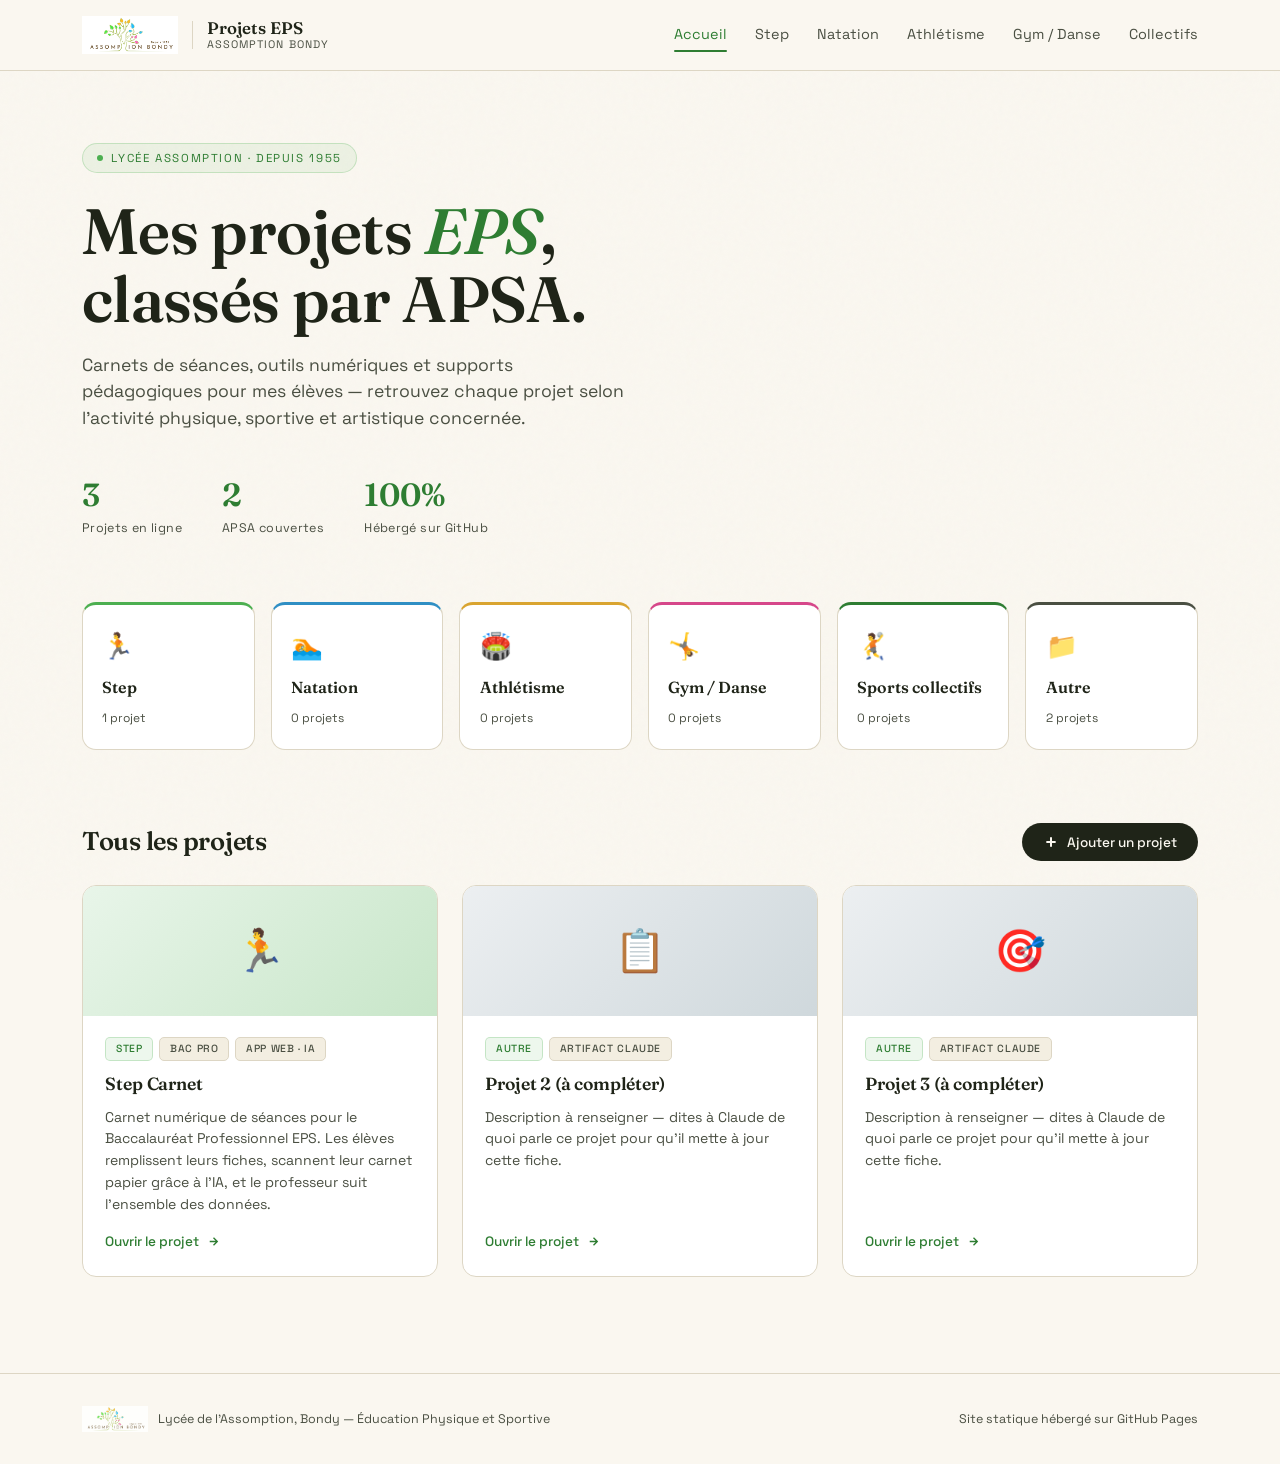
==== index.html @ 324fbfec "Add files via upload" ====
<!DOCTYPE html>
<html lang="fr">
<head>
  <meta charset="UTF-8" />
  <meta name="viewport" content="width=device-width, initial-scale=1.0" />
  <title>EPS Assomption Bondy — Ressources par APSA</title>
  <meta name="description" content="Portfolio des projets numériques EPS du Lycée Assomption Bondy, classés par Activité Physique, Sportive et Artistique." />
  <link rel="stylesheet" href="assets/style.css" />
</head>
<body>
  <script>window.SITE_DEPTH = 0;</script>

  <!-- HEADER -->
  <header class="site-header">
    <div class="site-header-inner">
      <div class="brand">
        <img src="assets/logo.png" alt="Logo Assomption Bondy" />
        <div class="brand-divider"></div>
        <div class="brand-text">
          Projets EPS
          <small>Assomption Bondy</small>
        </div>
      </div>
      <nav class="main-nav">
        <a href="index.html" class="active">Accueil</a>
        <a href="apsa/step.html">Step</a>
        <a href="apsa/natation.html">Natation</a>
        <a href="apsa/athletisme.html">Athlétisme</a>
        <a href="apsa/gym-danse.html">Gym / Danse</a>
        <a href="apsa/collectif.html">Collectifs</a>
      </nav>
    </div>
  </header>

  <!-- HERO -->
  <section class="hero">
    <span class="hero-eyebrow"><span class="dot"></span> Lycée Assomption · Depuis 1955</span>
    <h1>Mes projets <em>EPS</em>, classés par APSA.</h1>
    <p class="lead">Carnets de séances, outils numériques et supports pédagogiques pour mes élèves — retrouvez chaque projet selon l'activité physique, sportive et artistique concernée.</p>

    <div class="stats">
      <div class="stat">
        <span class="num" id="stat-total">—</span>
        <span class="label">Projets en ligne</span>
      </div>
      <div class="stat">
        <span class="num" id="stat-apsa">—</span>
        <span class="label">APSA couvertes</span>
      </div>
      <div class="stat">
        <span class="num">100%</span>
        <span class="label">Hébergé sur GitHub</span>
      </div>
    </div>
  </section>

  <!-- APSA NAV CARDS -->
  <div class="apsa-grid">
    <a class="apsa-pill" data-apsa="step" href="apsa/step.html">
      <span class="icon">🏃</span>
      <span class="name">Step</span>
      <span class="count">—</span>
    </a>
    <a class="apsa-pill" data-apsa="natation" href="apsa/natation.html">
      <span class="icon">🏊</span>
      <span class="name">Natation</span>
      <span class="count">—</span>
    </a>
    <a class="apsa-pill" data-apsa="athletisme" href="apsa/athletisme.html">
      <span class="icon">🏟️</span>
      <span class="name">Athlétisme</span>
      <span class="count">—</span>
    </a>
    <a class="apsa-pill" data-apsa="gym-danse" href="apsa/gym-danse.html">
      <span class="icon">🤸</span>
      <span class="name">Gym / Danse</span>
      <span class="count">—</span>
    </a>
    <a class="apsa-pill" data-apsa="collectif" href="apsa/collectif.html">
      <span class="icon">🤾</span>
      <span class="name">Sports collectifs</span>
      <span class="count">—</span>
    </a>
    <a class="apsa-pill" data-apsa="autre" href="apsa/autre.html">
      <span class="icon">📁</span>
      <span class="name">Autre</span>
      <span class="count">—</span>
    </a>
  </div>

  <!-- TOUS LES PROJETS -->
  <div class="section-head">
    <h2>Tous les projets</h2>
    <button class="fab-add" onclick="openAddModal()">
      <svg viewBox="0 0 24 24" fill="none" stroke="currentColor" stroke-width="3"><path d="M12 5v14M5 12h14"/></svg>
      Ajouter un projet
    </button>
  </div>

  <main class="grid" id="grid-all"></main>

  <!-- FOOTER -->
  <footer class="site-footer">
    <div class="site-footer-inner">
      <div class="footer-brand">
        <img src="assets/logo.png" alt="Assomption Bondy" />
        <p>Lycée de l'Assomption, Bondy — Éducation Physique et Sportive</p>
      </div>
      <p>Site statique hébergé sur GitHub Pages</p>
    </div>
  </footer>

  <!-- MODAL AJOUT PROJET -->
  <div class="modal-overlay" id="add-modal">
    <div class="modal">
      <h3>Ajouter un nouveau projet</h3>
      <div class="hint">
        Ce site est statique (sans base de données) : remplissez le formulaire, puis copiez le bloc généré dans le fichier <code>projets.json</code> de votre dépôt GitHub, juste après une virgule de fermeture <code>},</code>. Le site se mettra à jour automatiquement.
      </div>

      <div class="field">
        <label>Titre du projet</label>
        <input type="text" id="f-titre" placeholder="ex: Chrono Natation 4 nages">
      </div>
      <div class="field">
        <label>APSA</label>
        <select id="f-apsa">
          <option value="step">Step</option>
          <option value="natation">Natation</option>
          <option value="athletisme">Athlétisme</option>
          <option value="gym-danse">Gym / Danse</option>
          <option value="collectif">Sports collectifs</option>
          <option value="autre">Autre</option>
        </select>
      </div>
      <div class="field">
        <label>Niveau (optionnel)</label>
        <input type="text" id="f-niveau" placeholder="ex: Bac Pro, 3ème, Terminale…">
      </div>
      <div class="field">
        <label>Type d'outil (optionnel)</label>
        <input type="text" id="f-outil" placeholder="ex: App web, Fiche PDF, Artifact…">
      </div>
      <div class="field">
        <label>Description</label>
        <textarea id="f-desc" placeholder="Décrivez brièvement le projet…"></textarea>
      </div>
      <div class="field">
        <label>Lien (URL)</label>
        <input type="url" id="f-url" placeholder="https://…">
      </div>
      <div class="field">
        <label>Emoji icône (optionnel)</label>
        <input type="text" id="f-emoji" placeholder="🏃" maxlength="2">
      </div>

      <div id="json-output" style="display:none;">
        <label style="font-size:.72rem; letter-spacing:.08em; text-transform:uppercase; color:var(--ink-soft); display:block; margin-bottom:.4rem;">
          À copier dans projets.json
        </label>
        <pre style="background:var(--ink); color:var(--cream); padding:1rem; border-radius:8px; font-size:.78rem; overflow-x:auto; white-space:pre-wrap;"></pre>
      </div>

      <div class="modal-actions">
        <button class="btn-ghost" onclick="closeAddModal()">Fermer</button>
        <button class="btn-solid" onclick="handleAddSubmit()">Générer le bloc JSON</button>
      </div>
    </div>
  </div>

  <script src="js/projets.js"></script>
  <script>
    renderGrid("grid-all");
    renderApsaCounts();
  </script>
</body>
</html>
---- assets/style.css ----
/* ============================================================
   EPS ASSOMPTION BONDY — Feuille de style partagée
   ============================================================ */

@import url('https://fonts.googleapis.com/css2?family=Fraunces:opsz,wght@9..144,500;9..144,600;9..144,700&family=Space+Grotesk:wght@400;500;700&display=swap');

:root {
  /* Palette inspirée du logo : feuilles vertes/dorées/bleues/roses sur fond chaleureux clair */
  --cream:      #faf7f0;
  --cream-2:    #f3eee1;
  --ink:        #1f2418;
  --ink-soft:   #4a4f42;
  --line:       #ddd6c4;

  --green:      #4caf50;
  --green-dark: #2e7d32;
  --gold:       #d9a430;
  --blue:       #2f8fc4;
  --pink:       #d6478a;

  --surface:    #ffffff;
  --shadow:     0 4px 24px rgba(31,36,24,.06);
  --shadow-lg:  0 16px 48px rgba(31,36,24,.10);

  --radius:     14px;
  --maxw:       1180px;
}

* { box-sizing: border-box; margin: 0; padding: 0; }

html { scroll-behavior: smooth; }

body {
  background: var(--cream);
  color: var(--ink);
  font-family: 'Space Grotesk', sans-serif;
  font-weight: 400;
  line-height: 1.5;
  min-height: 100vh;
  position: relative;
}

/* Texture papier subtile */
body::before {
  content: '';
  position: fixed;
  inset: 0;
  background-image: url("data:image/svg+xml,%3Csvg viewBox='0 0 200 200' xmlns='http://www.w3.org/2000/svg'%3E%3Cfilter id='n'%3E%3CfeTurbulence type='fractalNoise' baseFrequency='0.85' numOctaves='3'/%3E%3C/filter%3E%3Crect width='100%25' height='100%25' filter='url(%23n)' opacity='0.025'/%3E%3C/svg%3E");
  pointer-events: none;
  z-index: 0;
}

h1, h2, h3, .display {
  font-family: 'Fraunces', serif;
  font-weight: 600;
  letter-spacing: -0.01em;
  color: var(--ink);
}

a { color: inherit; text-decoration: none; }

img { display: block; max-width: 100%; }

/* ── HEADER ─────────────────────────────────────────────── */
.site-header {
  position: sticky;
  top: 0;
  z-index: 50;
  background: rgba(250, 247, 240, .92);
  backdrop-filter: blur(10px);
  border-bottom: 1px solid var(--line);
}

.site-header-inner {
  max-width: var(--maxw);
  margin: 0 auto;
  padding: 1rem 2rem;
  display: flex;
  align-items: center;
  justify-content: space-between;
  gap: 1.5rem;
}

.brand {
  display: flex;
  align-items: center;
  gap: .85rem;
}

.brand img {
  height: 38px;
  width: auto;
}

.brand-divider {
  width: 1px;
  height: 28px;
  background: var(--line);
}

.brand-text {
  font-family: 'Fraunces', serif;
  font-weight: 600;
  font-size: 1.05rem;
  line-height: 1.1;
}

.brand-text small {
  display: block;
  font-family: 'Space Grotesk', sans-serif;
  font-weight: 400;
  font-size: .68rem;
  letter-spacing: .1em;
  text-transform: uppercase;
  color: var(--ink-soft);
  margin-top: .15rem;
}

nav.main-nav {
  display: flex;
  gap: 1.75rem;
  font-size: .9rem;
}

nav.main-nav a {
  color: var(--ink-soft);
  position: relative;
  padding: .25rem 0;
  transition: color .2s;
}

nav.main-nav a:hover,
nav.main-nav a.active {
  color: var(--green-dark);
}

nav.main-nav a.active::after {
  content: '';
  position: absolute;
  bottom: -2px;
  left: 0;
  right: 0;
  height: 2px;
  background: var(--green-dark);
  border-radius: 2px;
}

.nav-toggle {
  display: none;
  background: none;
  border: none;
  cursor: pointer;
  padding: .4rem;
}
.nav-toggle svg { width: 24px; height: 24px; }

/* ── HERO ───────────────────────────────────────────────── */
.hero {
  max-width: var(--maxw);
  margin: 0 auto;
  padding: 4.5rem 2rem 3rem;
  position: relative;
  z-index: 1;
}

.hero-eyebrow {
  display: inline-flex;
  align-items: center;
  gap: .5rem;
  font-size: .72rem;
  letter-spacing: .14em;
  text-transform: uppercase;
  color: var(--green-dark);
  background: rgba(76,175,80,.08);
  border: 1px solid rgba(76,175,80,.25);
  padding: .35rem .9rem;
  border-radius: 100px;
  margin-bottom: 1.5rem;
}

.hero-eyebrow .dot {
  width: 6px; height: 6px;
  border-radius: 50%;
  background: var(--green);
}

.hero h1 {
  font-size: clamp(2.4rem, 5.5vw, 4rem);
  line-height: 1.05;
  max-width: 14ch;
}

.hero h1 em {
  font-style: italic;
  color: var(--green-dark);
}

.hero p.lead {
  margin-top: 1.25rem;
  font-size: 1.1rem;
  color: var(--ink-soft);
  max-width: 50ch;
}

/* ── STATS STRIP ────────────────────────────────────────── */
.stats {
  display: flex;
  gap: 2.5rem;
  margin-top: 2.5rem;
  flex-wrap: wrap;
}

.stat {
  display: flex;
  flex-direction: column;
}

.stat .num {
  font-family: 'Fraunces', serif;
  font-size: 2rem;
  font-weight: 600;
  color: var(--green-dark);
}

.stat .label {
  font-size: .78rem;
  color: var(--ink-soft);
  letter-spacing: .03em;
}

/* ── APSA NAV CARDS (accueil) ───────────────────────────── */
.apsa-grid {
  max-width: var(--maxw);
  margin: 0 auto;
  padding: 1rem 2rem 3.5rem;
  display: grid;
  grid-template-columns: repeat(auto-fit, minmax(150px, 1fr));
  gap: 1rem;
  position: relative;
  z-index: 1;
}

.apsa-pill {
  background: var(--surface);
  border: 1px solid var(--line);
  border-radius: var(--radius);
  padding: 1.4rem 1.2rem;
  display: flex;
  flex-direction: column;
  gap: .6rem;
  transition: transform .25s, box-shadow .25s, border-color .25s;
}

.apsa-pill:hover {
  transform: translateY(-3px);
  box-shadow: var(--shadow-lg);
  border-color: transparent;
}

.apsa-pill .icon {
  font-size: 1.6rem;
}

.apsa-pill .name {
  font-family: 'Fraunces', serif;
  font-weight: 600;
  font-size: 1rem;
}

.apsa-pill .count {
  font-size: .75rem;
  color: var(--ink-soft);
}

/* couleurs par APSA, déclinées du logo */
.apsa-pill[data-apsa="step"]        { border-top: 3px solid var(--green); }
.apsa-pill[data-apsa="natation"]    { border-top: 3px solid var(--blue); }
.apsa-pill[data-apsa="athletisme"]  { border-top: 3px solid var(--gold); }
.apsa-pill[data-apsa="gym-danse"]   { border-top: 3px solid var(--pink); }
.apsa-pill[data-apsa="collectif"]   { border-top: 3px solid var(--green-dark); }
.apsa-pill[data-apsa="autre"]       { border-top: 3px solid var(--ink-soft); }

/* ── SECTION TITLE ──────────────────────────────────────── */
.section-head {
  max-width: var(--maxw);
  margin: 0 auto;
  padding: 1rem 2rem 0;
  display: flex;
  align-items: baseline;
  justify-content: space-between;
  gap: 1rem;
  flex-wrap: wrap;
  position: relative;
  z-index: 1;
}

.section-head h2 {
  font-size: 1.6rem;
}

.section-head .sub {
  font-size: .85rem;
  color: var(--ink-soft);
}

/* ── FILTER CHIPS (pages APSA) ──────────────────────────── */
.chip-row {
  max-width: var(--maxw);
  margin: 0 auto;
  padding: 1.5rem 2rem .5rem;
  display: flex;
  gap: .6rem;
  flex-wrap: wrap;
  position: relative;
  z-index: 1;
}

.chip {
  background: var(--surface);
  border: 1px solid var(--line);
  color: var(--ink-soft);
  padding: .5rem 1.1rem;
  border-radius: 100px;
  font-size: .85rem;
  cursor: pointer;
  transition: all .2s;
}

.chip:hover { border-color: var(--green-dark); color: var(--green-dark); }

.chip.active {
  background: var(--ink);
  border-color: var(--ink);
  color: var(--cream);
}

/* ── PROJECT GRID ───────────────────────────────────────── */
.grid {
  max-width: var(--maxw);
  margin: 0 auto;
  padding: 1.5rem 2rem 4rem;
  display: grid;
  grid-template-columns: repeat(auto-fill, minmax(320px, 1fr));
  gap: 1.5rem;
  position: relative;
  z-index: 1;
}

.card {
  background: var(--surface);
  border: 1px solid var(--line);
  border-radius: var(--radius);
  overflow: hidden;
  display: flex;
  flex-direction: column;
  transition: transform .25s, box-shadow .25s;
  animation: rise .5s ease both;
}

@keyframes rise {
  from { opacity: 0; transform: translateY(16px); }
  to   { opacity: 1; transform: translateY(0); }
}

.card:hover {
  transform: translateY(-5px);
  box-shadow: var(--shadow-lg);
}

.card-top {
  height: 130px;
  display: flex;
  align-items: center;
  justify-content: center;
  font-size: 2.6rem;
  position: relative;
}

.card-body {
  padding: 1.3rem 1.4rem 1.5rem;
  display: flex;
  flex-direction: column;
  gap: .7rem;
  flex: 1;
}

.tags {
  display: flex;
  gap: .4rem;
  flex-wrap: wrap;
}

.tag {
  font-size: .65rem;
  letter-spacing: .06em;
  text-transform: uppercase;
  padding: .22rem .6rem;
  border-radius: 5px;
  font-weight: 500;
  background: var(--cream-2);
  color: var(--ink-soft);
  border: 1px solid var(--line);
}

.tag.tag-apsa {
  background: rgba(76,175,80,.1);
  color: var(--green-dark);
  border-color: rgba(76,175,80,.25);
}

.card h3 {
  font-size: 1.1rem;
  line-height: 1.3;
}

.card p.desc {
  color: var(--ink-soft);
  font-size: .88rem;
  line-height: 1.55;
  flex: 1;
}

.card-link {
  display: inline-flex;
  align-items: center;
  gap: .45rem;
  font-size: .85rem;
  font-weight: 500;
  color: var(--green-dark);
  margin-top: .3rem;
  transition: gap .2s;
}

.card-link svg { width: 13px; height: 13px; }
.card-link:hover { gap: .7rem; }

.empty-state {
  grid-column: 1 / -1;
  text-align: center;
  padding: 3.5rem 1.5rem;
  color: var(--ink-soft);
  background: var(--surface);
  border: 1px dashed var(--line);
  border-radius: var(--radius);
}

/* ── ADD PROJECT BUTTON / MODAL ─────────────────────────── */
.fab-add {
  display: inline-flex;
  align-items: center;
  gap: .5rem;
  background: var(--ink);
  color: var(--cream);
  border: none;
  padding: .65rem 1.3rem;
  border-radius: 100px;
  font-family: 'Space Grotesk', sans-serif;
  font-weight: 500;
  font-size: .85rem;
  cursor: pointer;
  transition: background .2s, transform .2s;
}
.fab-add:hover { background: var(--green-dark); transform: scale(1.03); }
.fab-add svg { width: 16px; height: 16px; }

.modal-overlay {
  display: none;
  position: fixed;
  inset: 0;
  background: rgba(31,36,24,.55);
  backdrop-filter: blur(4px);
  z-index: 100;
  align-items: center;
  justify-content: center;
  padding: 1.5rem;
}
.modal-overlay.open { display: flex; }

.modal {
  background: var(--cream);
  border: 1px solid var(--line);
  border-radius: var(--radius);
  padding: 2rem;
  width: min(520px, 100%);
  max-height: 90vh;
  overflow-y: auto;
  display: flex;
  flex-direction: column;
  gap: 1.1rem;
}

.modal h3 { font-size: 1.3rem; }

.field label {
  display: block;
  font-size: .72rem;
  letter-spacing: .08em;
  text-transform: uppercase;
  color: var(--ink-soft);
  margin-bottom: .35rem;
}

.field input, .field select, .field textarea {
  width: 100%;
  background: var(--surface);
  border: 1px solid var(--line);
  color: var(--ink);
  padding: .6rem .9rem;
  border-radius: 8px;
  font-family: 'Space Grotesk', sans-serif;
  font-size: .9rem;
  outline: none;
  transition: border-color .2s;
}

.field input:focus, .field select:focus, .field textarea:focus {
  border-color: var(--green-dark);
}

.field textarea { resize: vertical; min-height: 70px; }

.modal-actions {
  display: flex;
  justify-content: flex-end;
  gap: .8rem;
  margin-top: .5rem;
}

.btn-ghost {
  background: none;
  border: 1px solid var(--line);
  color: var(--ink-soft);
  padding: .6rem 1.2rem;
  border-radius: 8px;
  cursor: pointer;
  font-family: 'Space Grotesk', sans-serif;
  transition: border-color .2s, color .2s;
}
.btn-ghost:hover { border-color: var(--ink); color: var(--ink); }

.btn-solid {
  background: var(--green-dark);
  color: #fff;
  border: none;
  padding: .6rem 1.3rem;
  border-radius: 8px;
  font-weight: 500;
  cursor: pointer;
  font-family: 'Space Grotesk', sans-serif;
  transition: opacity .2s;
}
.btn-solid:hover { opacity: .88; }

.hint {
  font-size: .78rem;
  color: var(--ink-soft);
  line-height: 1.5;
  background: var(--cream-2);
  border-radius: 8px;
  padding: .8rem 1rem;
}
.hint code {
  background: rgba(31,36,24,.08);
  padding: .1rem .35rem;
  border-radius: 4px;
  font-size: .82em;
}

/* ── FOOTER ──────────────────────────────────────────────── */
.site-footer {
  border-top: 1px solid var(--line);
  margin-top: 2rem;
  position: relative;
  z-index: 1;
}
.site-footer-inner {
  max-width: var(--maxw);
  margin: 0 auto;
  padding: 2rem 2rem;
  display: flex;
  align-items: center;
  justify-content: space-between;
  gap: 1rem;
  flex-wrap: wrap;
}
.site-footer img { height: 26px; opacity: .8; }
.site-footer p {
  font-size: .78rem;
  color: var(--ink-soft);
}
.footer-brand {
  display: flex;
  align-items: center;
  gap: .6rem;
}

/* ── RESPONSIVE ──────────────────────────────────────────── */
@media (max-width: 760px) {
  nav.main-nav { display: none; }
  .nav-toggle { display: inline-flex; }
  .grid { grid-template-columns: 1fr; }
  .stats { gap: 1.5rem; }
}
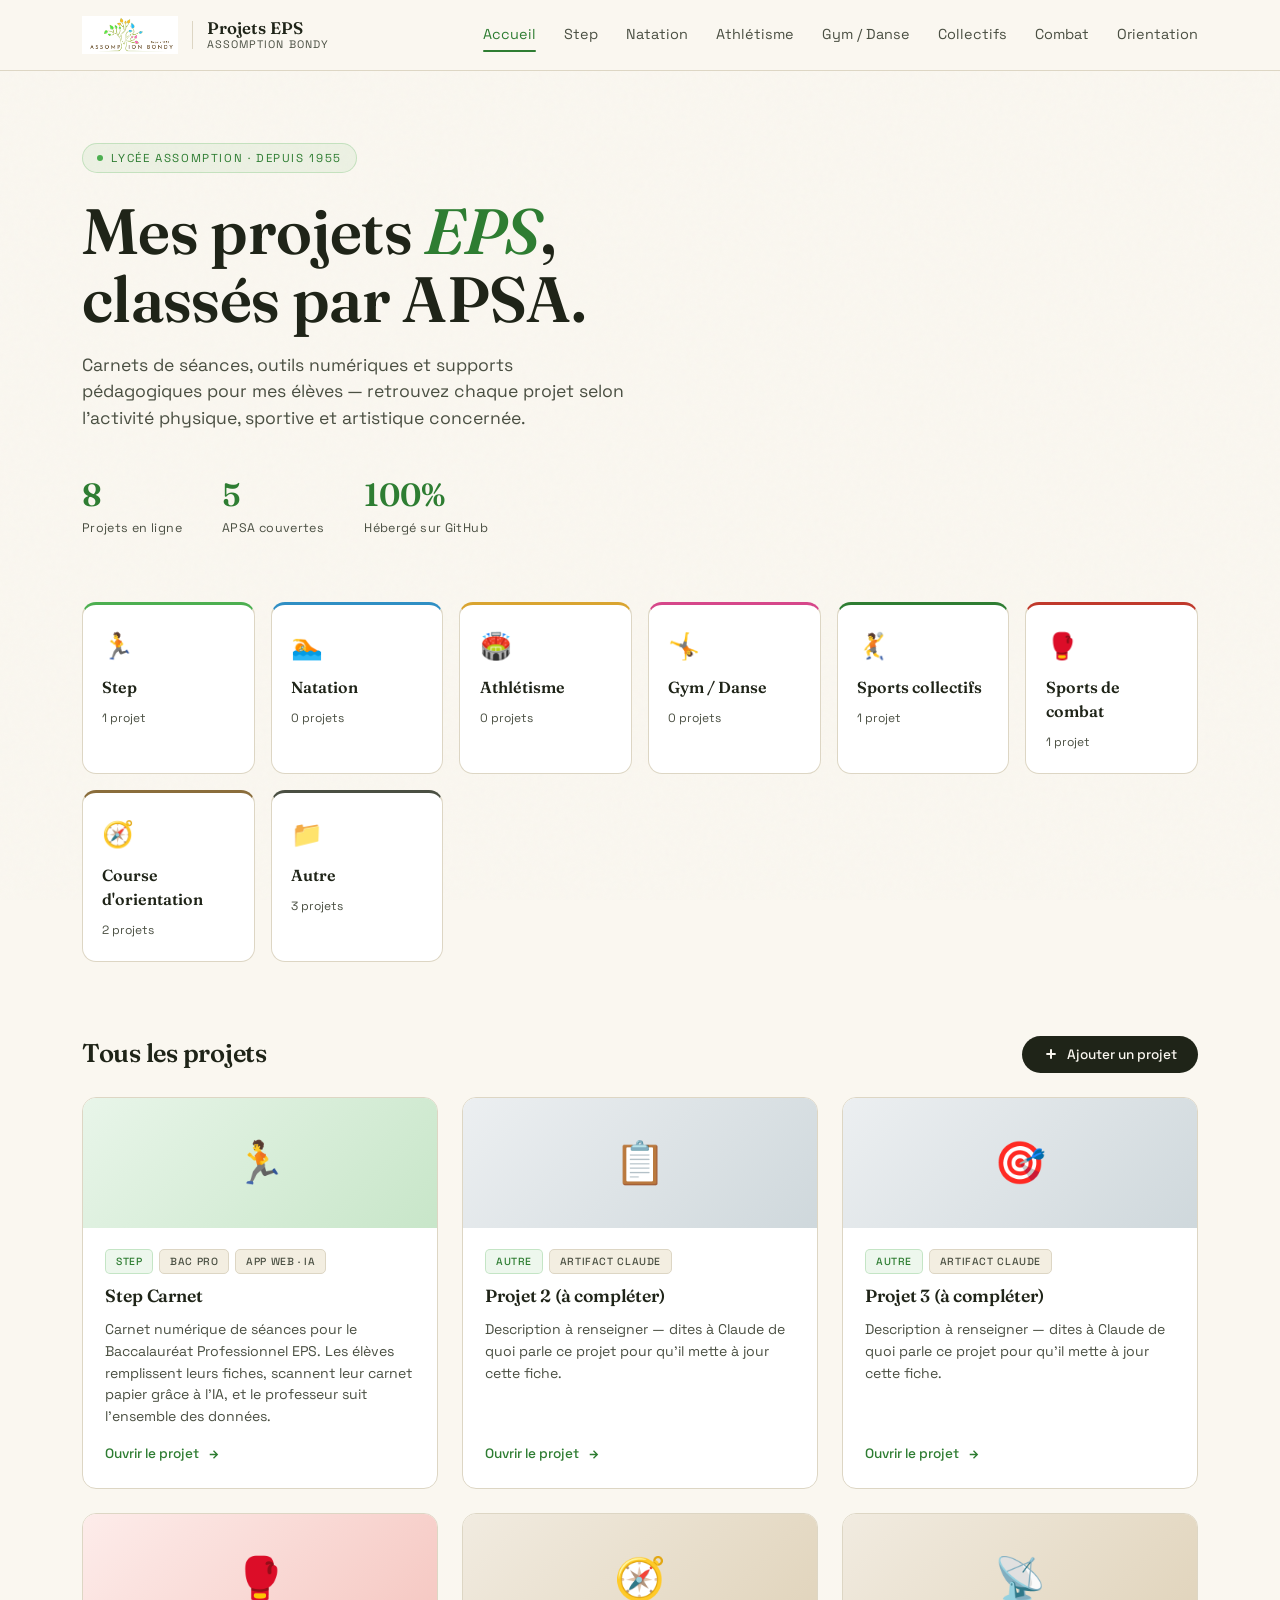
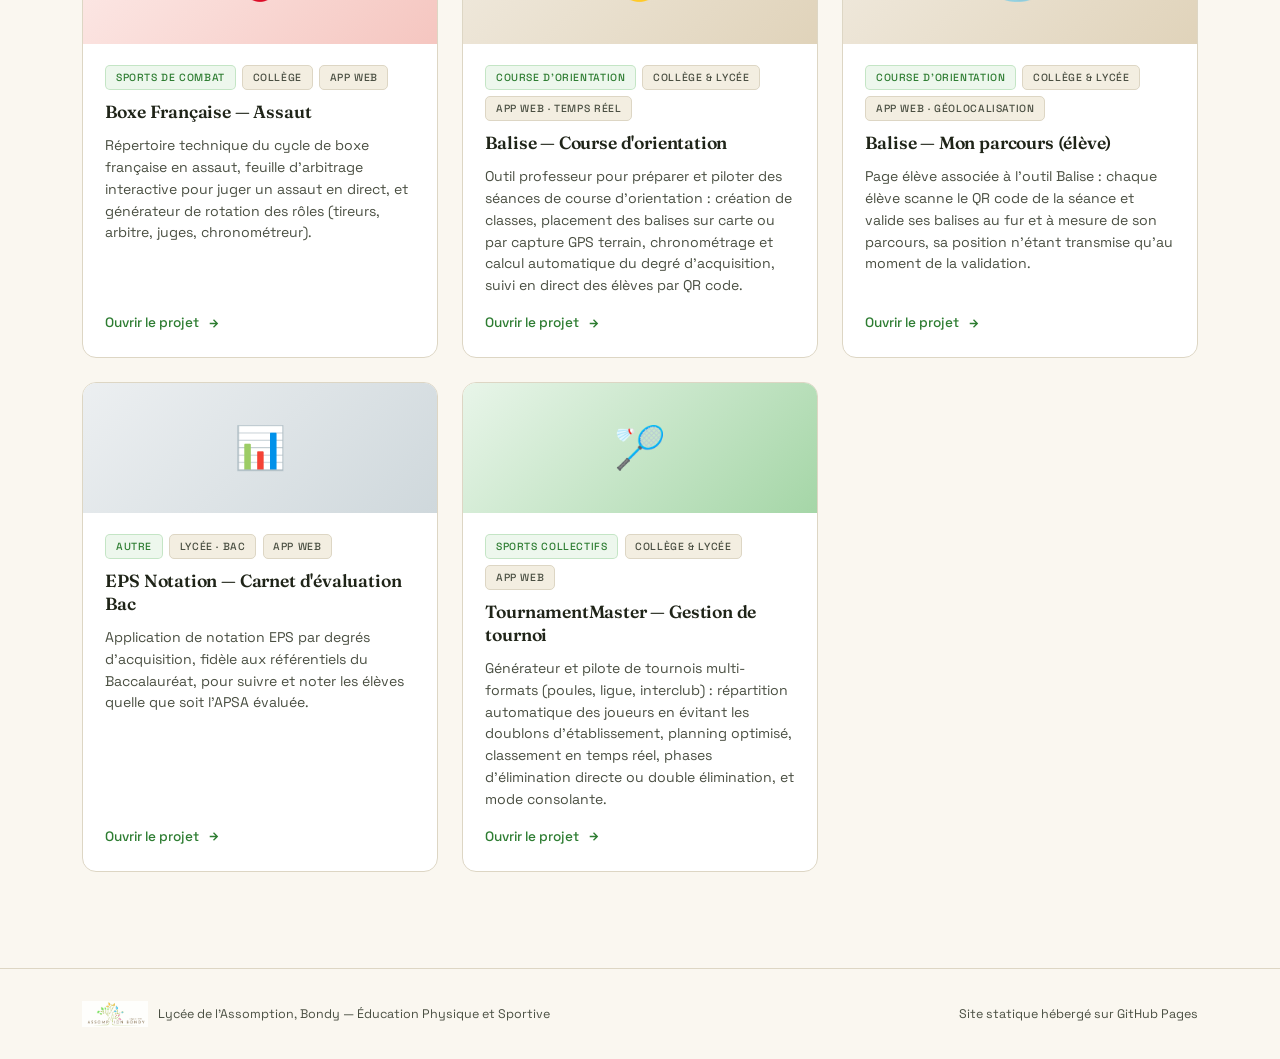
==== commit ae5b5d2b: "Add files via upload" ====
--- a/index.html
+++ b/index.html
@@ -28,6 +28,8 @@
         <a href="apsa/athletisme.html">Athlétisme</a>
         <a href="apsa/gym-danse.html">Gym / Danse</a>
         <a href="apsa/collectif.html">Collectifs</a>
+        <a href="apsa/combat.html">Combat</a>
+        <a href="apsa/orientation.html">Orientation</a>
       </nav>
     </div>
   </header>
@@ -81,6 +83,16 @@
       <span class="name">Sports collectifs</span>
       <span class="count">—</span>
     </a>
+    <a class="apsa-pill" data-apsa="combat" href="apsa/combat.html">
+      <span class="icon">🥊</span>
+      <span class="name">Sports de combat</span>
+      <span class="count">—</span>
+    </a>
+    <a class="apsa-pill" data-apsa="orientation" href="apsa/orientation.html">
+      <span class="icon">🧭</span>
+      <span class="name">Course d'orientation</span>
+      <span class="count">—</span>
+    </a>
     <a class="apsa-pill" data-apsa="autre" href="apsa/autre.html">
       <span class="icon">📁</span>
       <span class="name">Autre</span>
@@ -130,6 +142,8 @@
           <option value="athletisme">Athlétisme</option>
           <option value="gym-danse">Gym / Danse</option>
           <option value="collectif">Sports collectifs</option>
+          <option value="combat">Sports de combat</option>
+          <option value="orientation">Course d'orientation</option>
           <option value="autre">Autre</option>
         </select>
       </div>
--- a/assets/style.css
+++ b/assets/style.css
@@ -17,6 +17,8 @@
   --gold:       #d9a430;
   --blue:       #2f8fc4;
   --pink:       #d6478a;
+  --red:        #c0392b;
+  --brown:      #8a6d3b;
 
   --surface:    #ffffff;
   --shadow:     0 4px 24px rgba(31,36,24,.06);
@@ -278,6 +280,8 @@
 .apsa-pill[data-apsa="athletisme"]  { border-top: 3px solid var(--gold); }
 .apsa-pill[data-apsa="gym-danse"]   { border-top: 3px solid var(--pink); }
 .apsa-pill[data-apsa="collectif"]   { border-top: 3px solid var(--green-dark); }
+.apsa-pill[data-apsa="combat"]      { border-top: 3px solid var(--red); }
+.apsa-pill[data-apsa="orientation"] { border-top: 3px solid var(--brown); }
 .apsa-pill[data-apsa="autre"]       { border-top: 3px solid var(--ink-soft); }
 
 /* ── SECTION TITLE ──────────────────────────────────────── */
